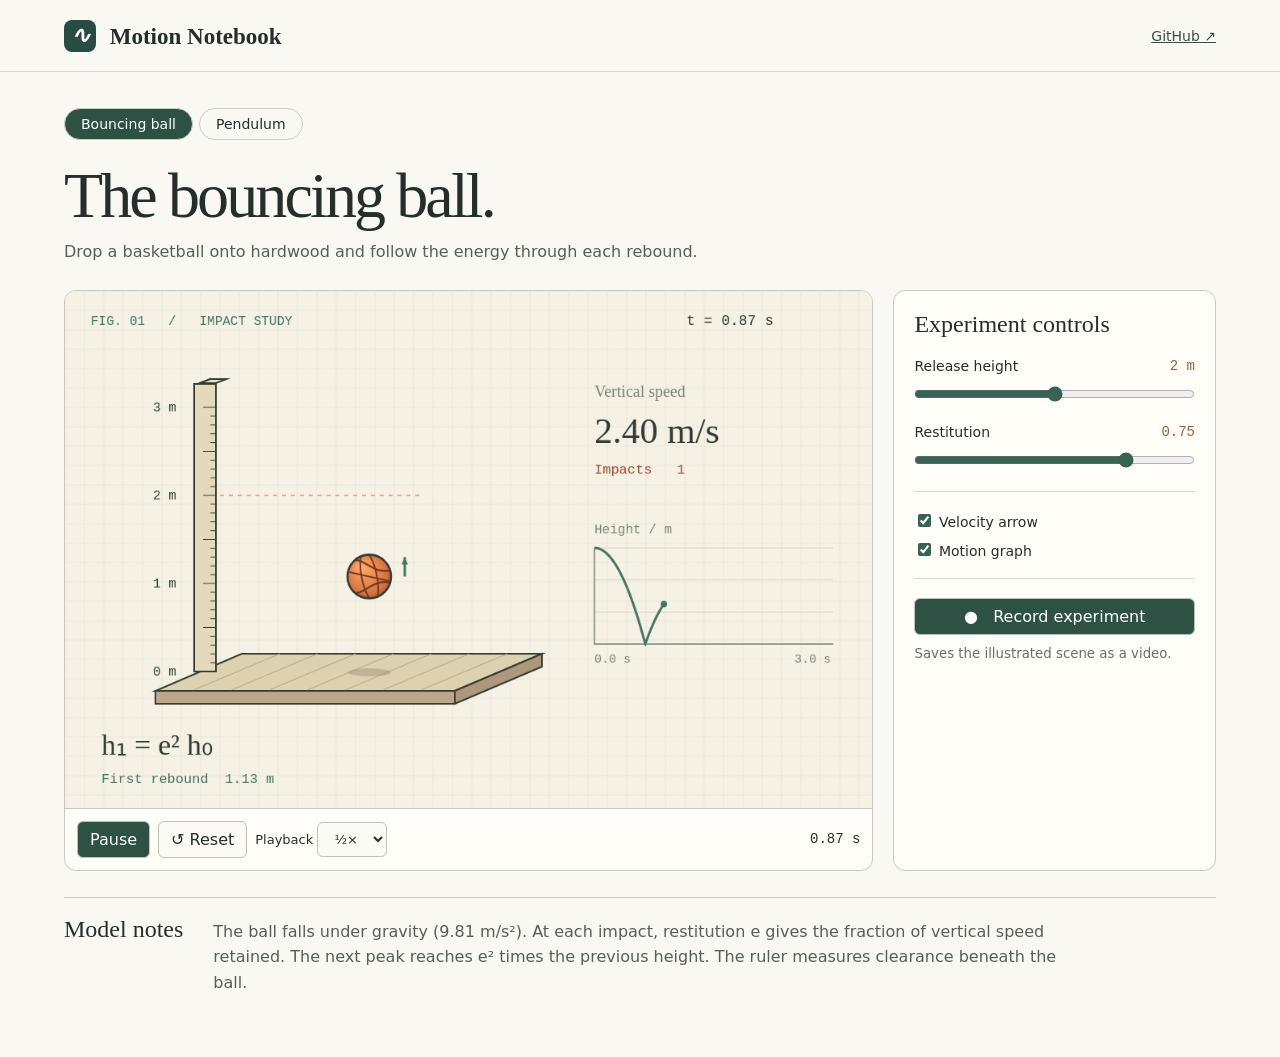
==== index.html @ 511ac366 "Build Motion Notebook with two interactive physics experiments and video recording" ====
<!doctype html><html lang="en"><meta charset="utf-8"><meta name="viewport" content="width=device-width,initial-scale=1"><title>Motion Notebook · Physics studio</title><link rel="stylesheet" href="style.css">
<header><b><i>∿</i> Motion Notebook</b><a href="https://github.com/Yves-cyx/Physics-simulation">GitHub ↗</a></header>
<main><nav aria-label="Experiment"><button class="tab active" data-mode="bounce">Bouncing ball</button><button class="tab" data-mode="pendulum">Pendulum</button></nav>
<h1 id="title">The bouncing ball.</h1><p id="intro">Drop a basketball onto hardwood and follow the energy through each rebound.</p>
<section class="studio"><article><canvas id="field" width="1000" height="640" aria-label="Animated experiment with scale, velocity and live motion graph"></canvas><div class="transport"><button id="play">Pause</button><button id="reset">↺ Reset</button><label>Playback <select id="rate"><option value=".25">¼×</option><option value=".5" selected>½×</option><option value="1">1×</option></select></label><output id="clock">0.00 s</output></div></article>
<aside><h2>Experiment controls</h2><div id="params"></div><hr><label class="check"><input id="vector" type="checkbox" checked> Velocity arrow</label><label class="check"><input id="trace" type="checkbox" checked> Motion graph</label><hr><button id="record">● &nbsp; Record experiment</button><small id="status" role="status">Saves the illustrated scene as a video.</small></aside></section>
<section class="notes"><h2>Model notes</h2><p id="model"></p></section></main><script type="module" src="studio.js"></script></html>
---- style.css ----
*{box-sizing:border-box}body{margin:0;background:#f9f8f3;color:#242e2b;font:16px system-ui,sans-serif}header{height:72px;padding:0 max(5vw,24px);border-bottom:1px solid #d4d6cb;display:flex;align-items:center;justify-content:space-between}header b{font: bold 23px Georgia}header i{display:inline-grid;place-items:center;background:#294c42;color:#fff;width:32px;height:32px;border-radius:8px;margin-right:8px}a{color:#355047;font-size:14px}main{max-width:1380px;margin:auto;padding:36px 5vw}button,select{font:inherit;color:inherit;cursor:pointer}nav{display:flex;gap:6px}.tab{border:1px solid #c7cec4;border-radius:30px;padding:7px 16px;background:transparent;font-size:14px}.active,#play,#record{background:#2e5146;color:white}h1{font:normal clamp(38px,5vw,74px)/1.05 Georgia,serif;letter-spacing:-.045em;margin:22px 0 10px}p{color:#556058;line-height:1.6}#intro{margin:0 0 25px}.studio{display:grid;grid-template-columns:minmax(0,1fr) minmax(245px,28%);gap:20px}article,aside{border:1px solid #c6cbbf;border-radius:12px;overflow:hidden;background:#fffef8}canvas{width:100%;display:block}button,select{background:#fbfaf4;border:1px solid #b9c3b6;border-radius:6px;padding:8px 12px}button:hover{filter:brightness(.94)}.transport{display:flex;align-items:center;gap:8px;border-top:1px solid #c6cbbf;padding:12px;flex-wrap:wrap}.transport label{font-size:13px}.transport output{margin-left:auto;font:14px monospace}aside{padding:20px}h2{font:normal 24px Georgia;margin:0 0 20px}.param{display:block;margin:18px 0}.param span{display:flex;justify-content:space-between;font-size:14px}.param output{font-family:monospace;color:#98603e}.param input{width:100%;margin:12px 0 0}input{accent-color:#356354}hr{border:0;border-top:1px solid #d7dacd;margin:19px 0}.check{display:block;font-size:14px;margin:10px 0}#record{width:100%}small{display:block;color:#647168;margin-top:9px;line-height:1.45}button:disabled{cursor:default;opacity:.6}.notes{display:flex;align-items:baseline;gap:30px;border-top:1px solid #c7cec4;margin:26px 0;padding-top:18px}.notes h2{white-space:nowrap}.notes p{margin:0;max-width:860px}@media(max-width:780px){main{padding:22px 4vw}.studio{grid-template-columns:1fr}header{height:54px}.notes{display:block}.notes h2{margin-bottom:5px}}
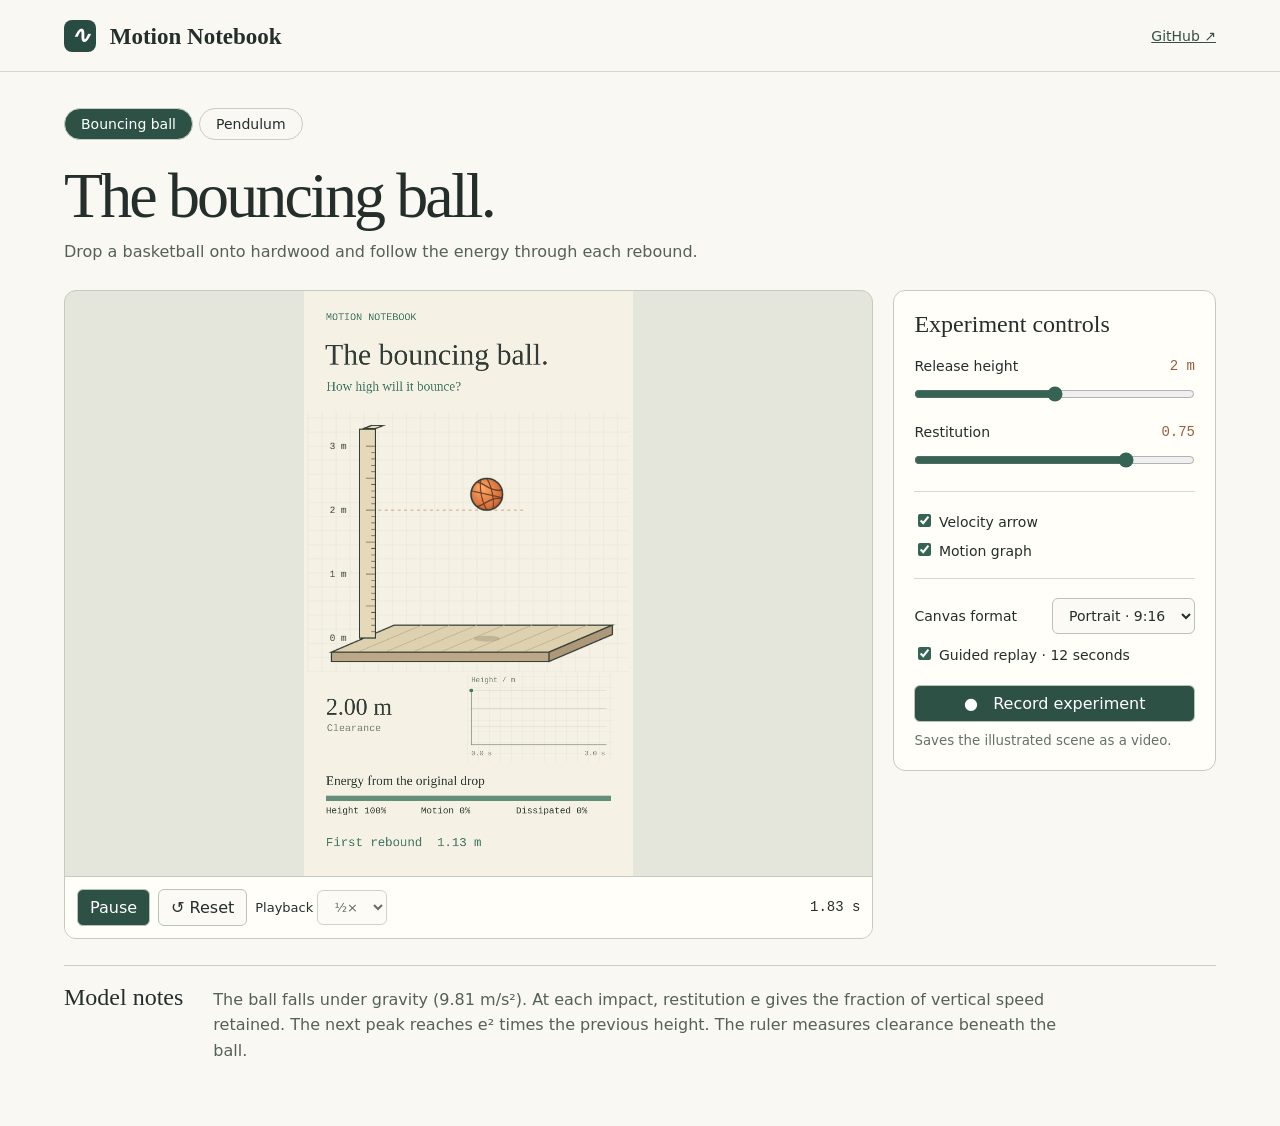
==== commit 72b66a8f: "Add portrait recording, guided bounce replay and energy accounting" ====
--- a/index.html
+++ b/index.html
@@ -3,5 +3,5 @@
 <main><nav aria-label="Experiment"><button class="tab active" data-mode="bounce">Bouncing ball</button><button class="tab" data-mode="pendulum">Pendulum</button></nav>
 <h1 id="title">The bouncing ball.</h1><p id="intro">Drop a basketball onto hardwood and follow the energy through each rebound.</p>
 <section class="studio"><article><canvas id="field" width="1000" height="640" aria-label="Animated experiment with scale, velocity and live motion graph"></canvas><div class="transport"><button id="play">Pause</button><button id="reset">↺ Reset</button><label>Playback <select id="rate"><option value=".25">¼×</option><option value=".5" selected>½×</option><option value="1">1×</option></select></label><output id="clock">0.00 s</output></div></article>
-<aside><h2>Experiment controls</h2><div id="params"></div><hr><label class="check"><input id="vector" type="checkbox" checked> Velocity arrow</label><label class="check"><input id="trace" type="checkbox" checked> Motion graph</label><hr><button id="record">● &nbsp; Record experiment</button><small id="status" role="status">Saves the illustrated scene as a video.</small></aside></section>
+<aside><h2>Experiment controls</h2><div id="params"></div><hr><label class="check"><input id="vector" type="checkbox" checked> Velocity arrow</label><label class="check"><input id="trace" type="checkbox" checked> Motion graph</label><hr><label class="layout">Canvas format <select id="format"><option value="portrait">Portrait · 9:16</option><option value="wide">Landscape</option></select></label><label class="check" id="guideLabel"><input id="guide" type="checkbox" checked> Guided replay · 12 seconds</label><button id="record">● &nbsp; Record experiment</button><small id="status" role="status">Saves the illustrated scene as a video.</small></aside></section>
 <section class="notes"><h2>Model notes</h2><p id="model"></p></section></main><script type="module" src="studio.js"></script></html>
--- a/style.css
+++ b/style.css
@@ -1 +1,2 @@
 *{box-sizing:border-box}body{margin:0;background:#f9f8f3;color:#242e2b;font:16px system-ui,sans-serif}header{height:72px;padding:0 max(5vw,24px);border-bottom:1px solid #d4d6cb;display:flex;align-items:center;justify-content:space-between}header b{font: bold 23px Georgia}header i{display:inline-grid;place-items:center;background:#294c42;color:#fff;width:32px;height:32px;border-radius:8px;margin-right:8px}a{color:#355047;font-size:14px}main{max-width:1380px;margin:auto;padding:36px 5vw}button,select{font:inherit;color:inherit;cursor:pointer}nav{display:flex;gap:6px}.tab{border:1px solid #c7cec4;border-radius:30px;padding:7px 16px;background:transparent;font-size:14px}.active,#play,#record{background:#2e5146;color:white}h1{font:normal clamp(38px,5vw,74px)/1.05 Georgia,serif;letter-spacing:-.045em;margin:22px 0 10px}p{color:#556058;line-height:1.6}#intro{margin:0 0 25px}.studio{display:grid;grid-template-columns:minmax(0,1fr) minmax(245px,28%);gap:20px}article,aside{border:1px solid #c6cbbf;border-radius:12px;overflow:hidden;background:#fffef8}canvas{width:100%;display:block}button,select{background:#fbfaf4;border:1px solid #b9c3b6;border-radius:6px;padding:8px 12px}button:hover{filter:brightness(.94)}.transport{display:flex;align-items:center;gap:8px;border-top:1px solid #c6cbbf;padding:12px;flex-wrap:wrap}.transport label{font-size:13px}.transport output{margin-left:auto;font:14px monospace}aside{padding:20px}h2{font:normal 24px Georgia;margin:0 0 20px}.param{display:block;margin:18px 0}.param span{display:flex;justify-content:space-between;font-size:14px}.param output{font-family:monospace;color:#98603e}.param input{width:100%;margin:12px 0 0}input{accent-color:#356354}hr{border:0;border-top:1px solid #d7dacd;margin:19px 0}.check{display:block;font-size:14px;margin:10px 0}#record{width:100%}small{display:block;color:#647168;margin-top:9px;line-height:1.45}button:disabled{cursor:default;opacity:.6}.notes{display:flex;align-items:baseline;gap:30px;border-top:1px solid #c7cec4;margin:26px 0;padding-top:18px}.notes h2{white-space:nowrap}.notes p{margin:0;max-width:860px}@media(max-width:780px){main{padding:22px 4vw}.studio{grid-template-columns:1fr}header{height:54px}.notes{display:block}.notes h2{margin-bottom:5px}}
+article{align-self:start;background:#e5e6db}canvas.portrait{width:auto;height:min(65vh,720px);max-width:100%;max-height:177.77vw;margin:auto}.transport{background:#fffef8}.layout{display:flex;align-items:center;justify-content:space-between;gap:6px;font-size:14px}.layout select{font-size:14px}.check[hidden]{display:none}#record{margin-top:12px}aside{align-self:start}
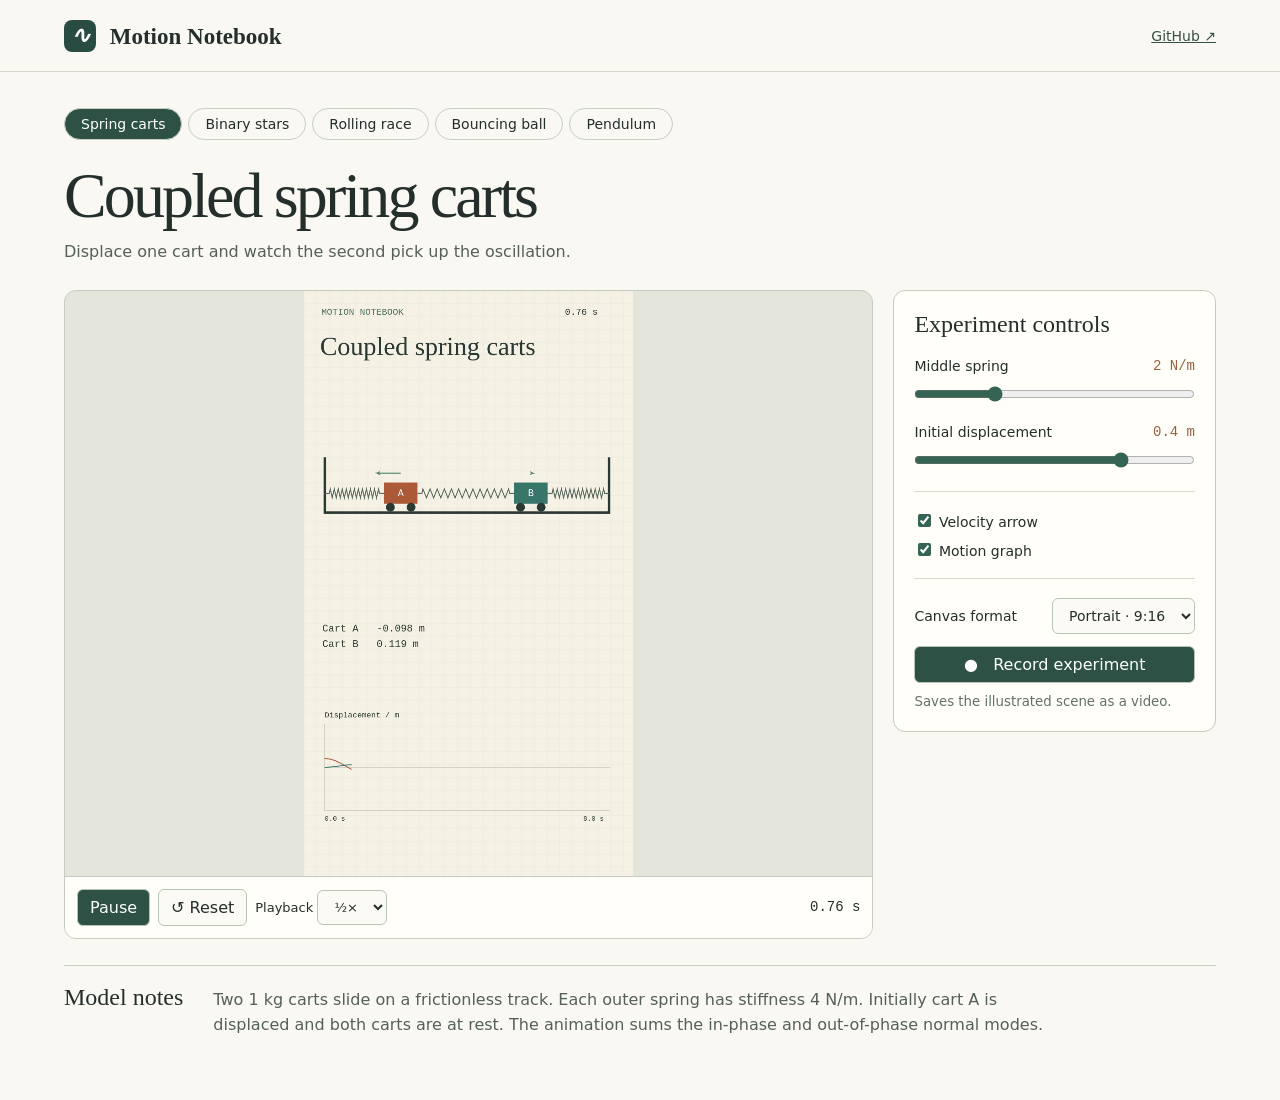
==== commit aa0744e7: "Simulate coupled carts, elliptical binary orbits, and rolling races" ====
--- a/index.html
+++ b/index.html
@@ -1,6 +1,6 @@
 <!doctype html><html lang="en"><meta charset="utf-8"><meta name="viewport" content="width=device-width,initial-scale=1"><title>Motion Notebook · Physics studio</title><link rel="stylesheet" href="style.css">
 <header><b><i>∿</i> Motion Notebook</b><a href="https://github.com/Yves-cyx/Physics-simulation">GitHub ↗</a></header>
-<main><nav aria-label="Experiment"><button class="tab active" data-mode="bounce">Bouncing ball</button><button class="tab" data-mode="pendulum">Pendulum</button></nav>
+<main><nav aria-label="Experiment"><button class="tab" data-mode="carts">Spring carts</button><button class="tab" data-mode="binary">Binary stars</button><button class="tab" data-mode="race">Rolling race</button><button class="tab active" data-mode="bounce">Bouncing ball</button><button class="tab" data-mode="pendulum">Pendulum</button></nav>
 <h1 id="title">The bouncing ball.</h1><p id="intro">Drop a basketball onto hardwood and follow the energy through each rebound.</p>
 <section class="studio"><article><canvas id="field" width="1000" height="640" aria-label="Animated experiment with scale, velocity and live motion graph"></canvas><div class="transport"><button id="play">Pause</button><button id="reset">↺ Reset</button><label>Playback <select id="rate"><option value=".25">¼×</option><option value=".5" selected>½×</option><option value="1">1×</option></select></label><output id="clock">0.00 s</output></div></article>
 <aside><h2>Experiment controls</h2><div id="params"></div><hr><label class="check"><input id="vector" type="checkbox" checked> Velocity arrow</label><label class="check"><input id="trace" type="checkbox" checked> Motion graph</label><hr><label class="layout">Canvas format <select id="format"><option value="portrait">Portrait · 9:16</option><option value="wide">Landscape</option></select></label><label class="check" id="guideLabel"><input id="guide" type="checkbox" checked> Guided replay · 12 seconds</label><button id="record">● &nbsp; Record experiment</button><small id="status" role="status">Saves the illustrated scene as a video.</small></aside></section>
--- a/style.css
+++ b/style.css
@@ -1,2 +1,3 @@
 *{box-sizing:border-box}body{margin:0;background:#f9f8f3;color:#242e2b;font:16px system-ui,sans-serif}header{height:72px;padding:0 max(5vw,24px);border-bottom:1px solid #d4d6cb;display:flex;align-items:center;justify-content:space-between}header b{font: bold 23px Georgia}header i{display:inline-grid;place-items:center;background:#294c42;color:#fff;width:32px;height:32px;border-radius:8px;margin-right:8px}a{color:#355047;font-size:14px}main{max-width:1380px;margin:auto;padding:36px 5vw}button,select{font:inherit;color:inherit;cursor:pointer}nav{display:flex;gap:6px}.tab{border:1px solid #c7cec4;border-radius:30px;padding:7px 16px;background:transparent;font-size:14px}.active,#play,#record{background:#2e5146;color:white}h1{font:normal clamp(38px,5vw,74px)/1.05 Georgia,serif;letter-spacing:-.045em;margin:22px 0 10px}p{color:#556058;line-height:1.6}#intro{margin:0 0 25px}.studio{display:grid;grid-template-columns:minmax(0,1fr) minmax(245px,28%);gap:20px}article,aside{border:1px solid #c6cbbf;border-radius:12px;overflow:hidden;background:#fffef8}canvas{width:100%;display:block}button,select{background:#fbfaf4;border:1px solid #b9c3b6;border-radius:6px;padding:8px 12px}button:hover{filter:brightness(.94)}.transport{display:flex;align-items:center;gap:8px;border-top:1px solid #c6cbbf;padding:12px;flex-wrap:wrap}.transport label{font-size:13px}.transport output{margin-left:auto;font:14px monospace}aside{padding:20px}h2{font:normal 24px Georgia;margin:0 0 20px}.param{display:block;margin:18px 0}.param span{display:flex;justify-content:space-between;font-size:14px}.param output{font-family:monospace;color:#98603e}.param input{width:100%;margin:12px 0 0}input{accent-color:#356354}hr{border:0;border-top:1px solid #d7dacd;margin:19px 0}.check{display:block;font-size:14px;margin:10px 0}#record{width:100%}small{display:block;color:#647168;margin-top:9px;line-height:1.45}button:disabled{cursor:default;opacity:.6}.notes{display:flex;align-items:baseline;gap:30px;border-top:1px solid #c7cec4;margin:26px 0;padding-top:18px}.notes h2{white-space:nowrap}.notes p{margin:0;max-width:860px}@media(max-width:780px){main{padding:22px 4vw}.studio{grid-template-columns:1fr}header{height:54px}.notes{display:block}.notes h2{margin-bottom:5px}}
 article{align-self:start;background:#e5e6db}canvas.portrait{width:auto;height:min(65vh,720px);max-width:100%;max-height:177.77vw;margin:auto}.transport{background:#fffef8}.layout{display:flex;align-items:center;justify-content:space-between;gap:6px;font-size:14px}.layout select{font-size:14px}.check[hidden]{display:none}#record{margin-top:12px}aside{align-self:start}
+nav{flex-wrap:wrap}
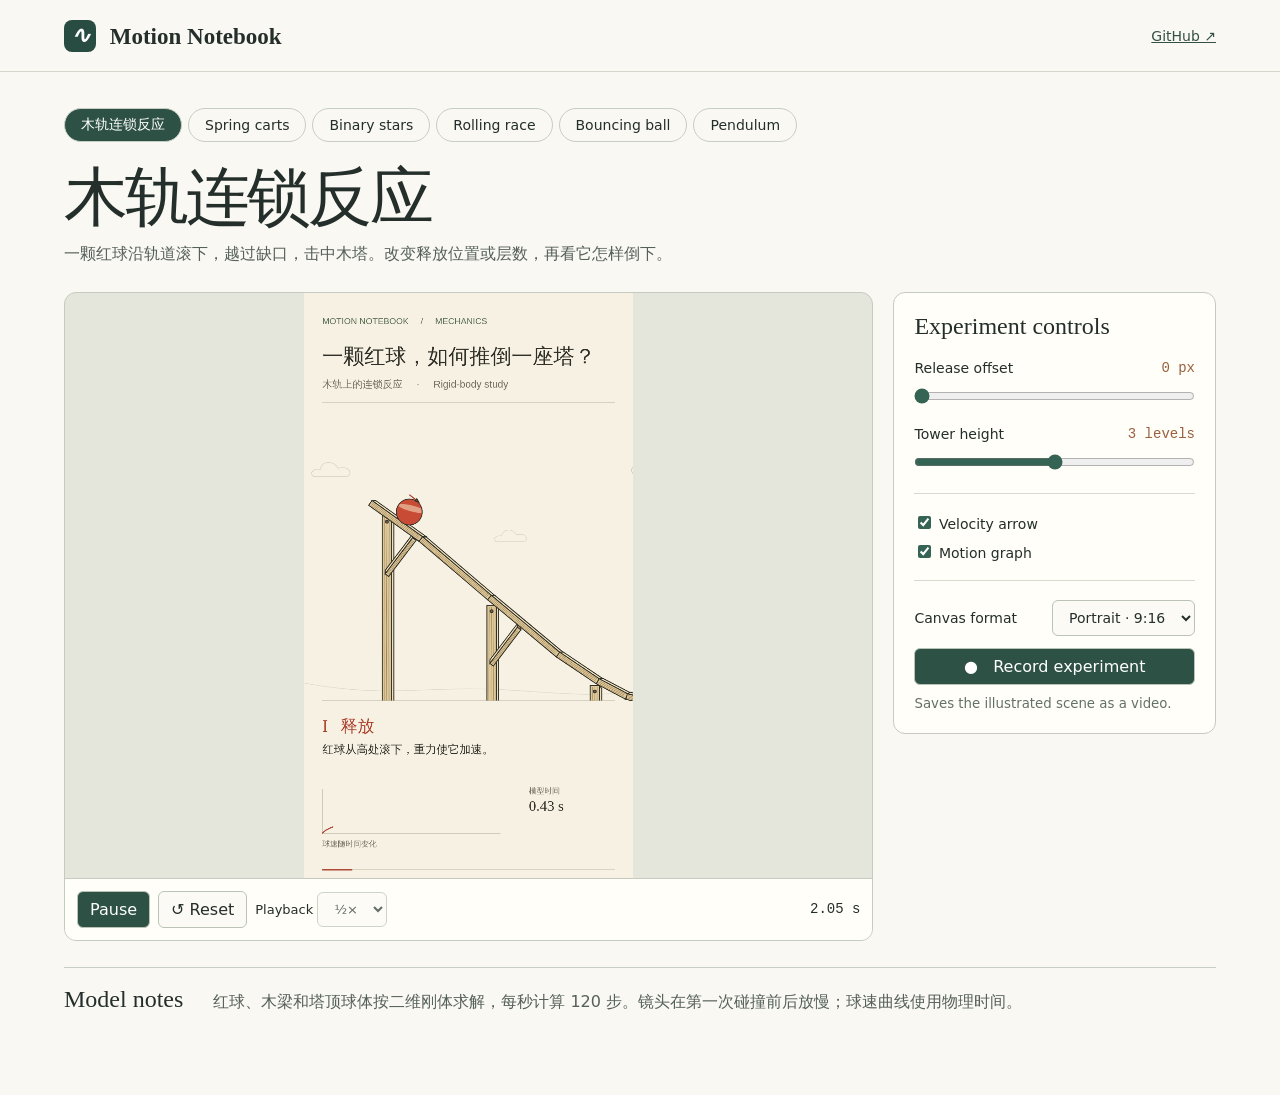
==== commit cbfff9af: "Add illustrated marble cascade film with camera tracking and simulated tower collapse" ====
--- a/index.html
+++ b/index.html
@@ -1,7 +1,7 @@
 <!doctype html><html lang="en"><meta charset="utf-8"><meta name="viewport" content="width=device-width,initial-scale=1"><title>Motion Notebook · Physics studio</title><link rel="stylesheet" href="style.css">
 <header><b><i>∿</i> Motion Notebook</b><a href="https://github.com/Yves-cyx/Physics-simulation">GitHub ↗</a></header>
-<main><nav aria-label="Experiment"><button class="tab" data-mode="carts">Spring carts</button><button class="tab" data-mode="binary">Binary stars</button><button class="tab" data-mode="race">Rolling race</button><button class="tab active" data-mode="bounce">Bouncing ball</button><button class="tab" data-mode="pendulum">Pendulum</button></nav>
+<main><nav aria-label="Experiment"><button class="tab" data-mode="cascade">木轨连锁反应</button><button class="tab" data-mode="carts">Spring carts</button><button class="tab" data-mode="binary">Binary stars</button><button class="tab" data-mode="race">Rolling race</button><button class="tab active" data-mode="bounce">Bouncing ball</button><button class="tab" data-mode="pendulum">Pendulum</button></nav>
 <h1 id="title">The bouncing ball.</h1><p id="intro">Drop a basketball onto hardwood and follow the energy through each rebound.</p>
 <section class="studio"><article><canvas id="field" width="1000" height="640" aria-label="Animated experiment with scale, velocity and live motion graph"></canvas><div class="transport"><button id="play">Pause</button><button id="reset">↺ Reset</button><label>Playback <select id="rate"><option value=".25">¼×</option><option value=".5" selected>½×</option><option value="1">1×</option></select></label><output id="clock">0.00 s</output></div></article>
 <aside><h2>Experiment controls</h2><div id="params"></div><hr><label class="check"><input id="vector" type="checkbox" checked> Velocity arrow</label><label class="check"><input id="trace" type="checkbox" checked> Motion graph</label><hr><label class="layout">Canvas format <select id="format"><option value="portrait">Portrait · 9:16</option><option value="wide">Landscape</option></select></label><label class="check" id="guideLabel"><input id="guide" type="checkbox" checked> Guided replay · 12 seconds</label><button id="record">● &nbsp; Record experiment</button><small id="status" role="status">Saves the illustrated scene as a video.</small></aside></section>
-<section class="notes"><h2>Model notes</h2><p id="model"></p></section></main><script type="module" src="studio.js"></script></html>
+<section class="notes"><h2>Model notes</h2><p id="model"></p></section></main><script src="vendor/matter.min.js"></script><script type="module" src="studio.js"></script></html>
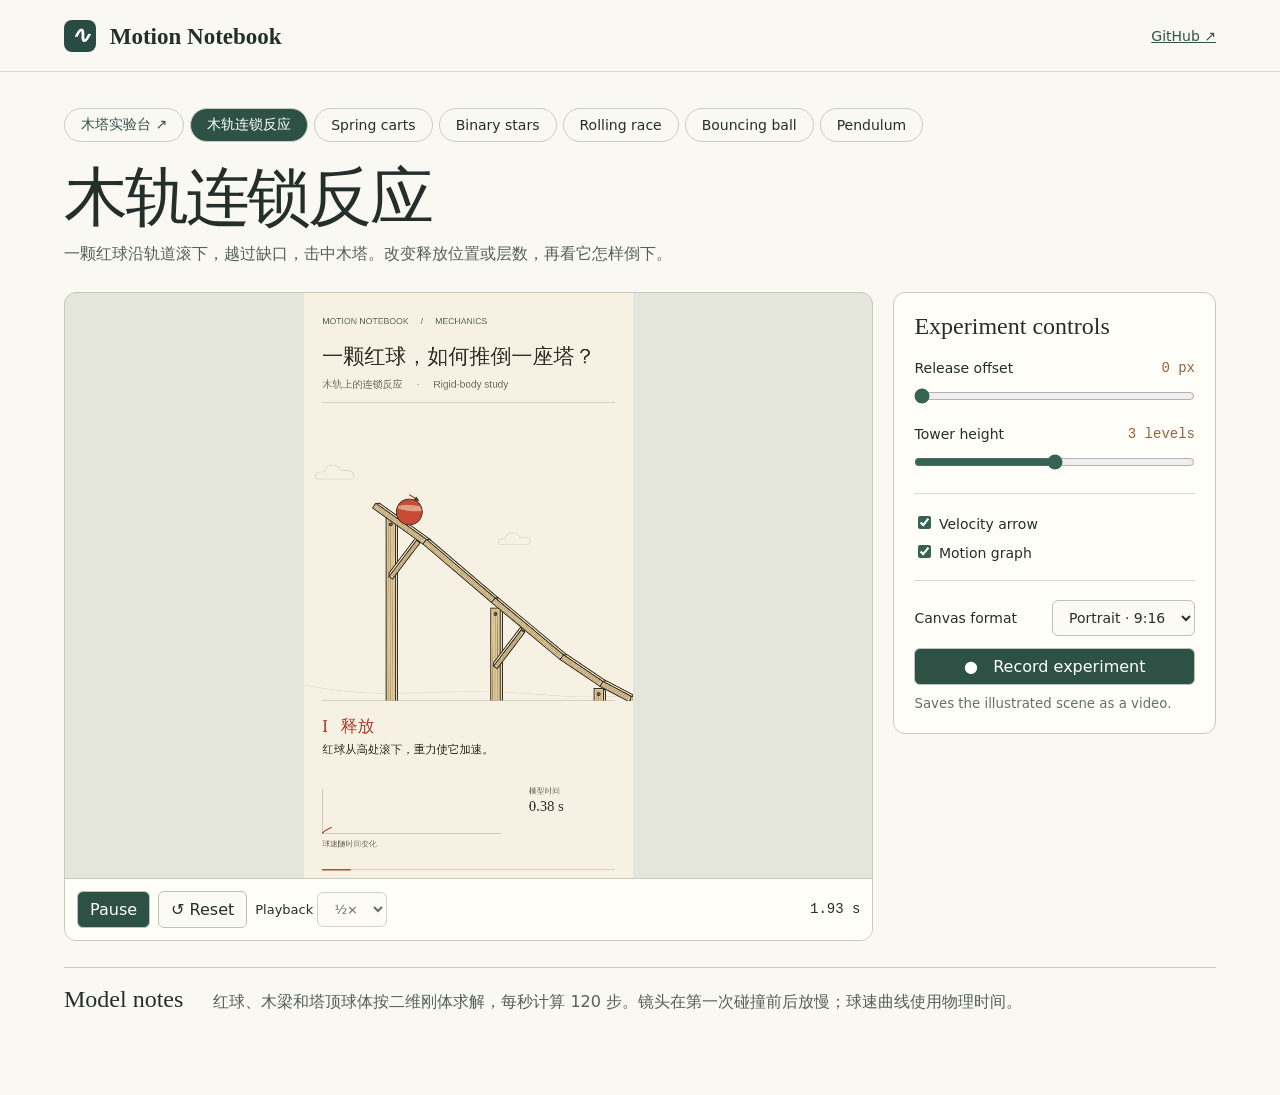
==== commit 4787ecf0: "Add draggable tower workbench with collision-aligned comparison and frame review" ====
--- a/index.html
+++ b/index.html
@@ -1,6 +1,6 @@
 <!doctype html><html lang="en"><meta charset="utf-8"><meta name="viewport" content="width=device-width,initial-scale=1"><title>Motion Notebook · Physics studio</title><link rel="stylesheet" href="style.css">
 <header><b><i>∿</i> Motion Notebook</b><a href="https://github.com/Yves-cyx/Physics-simulation">GitHub ↗</a></header>
-<main><nav aria-label="Experiment"><button class="tab" data-mode="cascade">木轨连锁反应</button><button class="tab" data-mode="carts">Spring carts</button><button class="tab" data-mode="binary">Binary stars</button><button class="tab" data-mode="race">Rolling race</button><button class="tab active" data-mode="bounce">Bouncing ball</button><button class="tab" data-mode="pendulum">Pendulum</button></nav>
+<main><nav aria-label="Experiment"><a class="tab active" style="text-decoration:none" href="./tower.html">木塔实验台 ↗</a><button class="tab" data-mode="cascade">木轨连锁反应</button><button class="tab" data-mode="carts">Spring carts</button><button class="tab" data-mode="binary">Binary stars</button><button class="tab" data-mode="race">Rolling race</button><button class="tab active" data-mode="bounce">Bouncing ball</button><button class="tab" data-mode="pendulum">Pendulum</button></nav>
 <h1 id="title">The bouncing ball.</h1><p id="intro">Drop a basketball onto hardwood and follow the energy through each rebound.</p>
 <section class="studio"><article><canvas id="field" width="1000" height="640" aria-label="Animated experiment with scale, velocity and live motion graph"></canvas><div class="transport"><button id="play">Pause</button><button id="reset">↺ Reset</button><label>Playback <select id="rate"><option value=".25">¼×</option><option value=".5" selected>½×</option><option value="1">1×</option></select></label><output id="clock">0.00 s</output></div></article>
 <aside><h2>Experiment controls</h2><div id="params"></div><hr><label class="check"><input id="vector" type="checkbox" checked> Velocity arrow</label><label class="check"><input id="trace" type="checkbox" checked> Motion graph</label><hr><label class="layout">Canvas format <select id="format"><option value="portrait">Portrait · 9:16</option><option value="wide">Landscape</option></select></label><label class="check" id="guideLabel"><input id="guide" type="checkbox" checked> Guided replay · 12 seconds</label><button id="record">● &nbsp; Record experiment</button><small id="status" role="status">Saves the illustrated scene as a video.</small></aside></section>
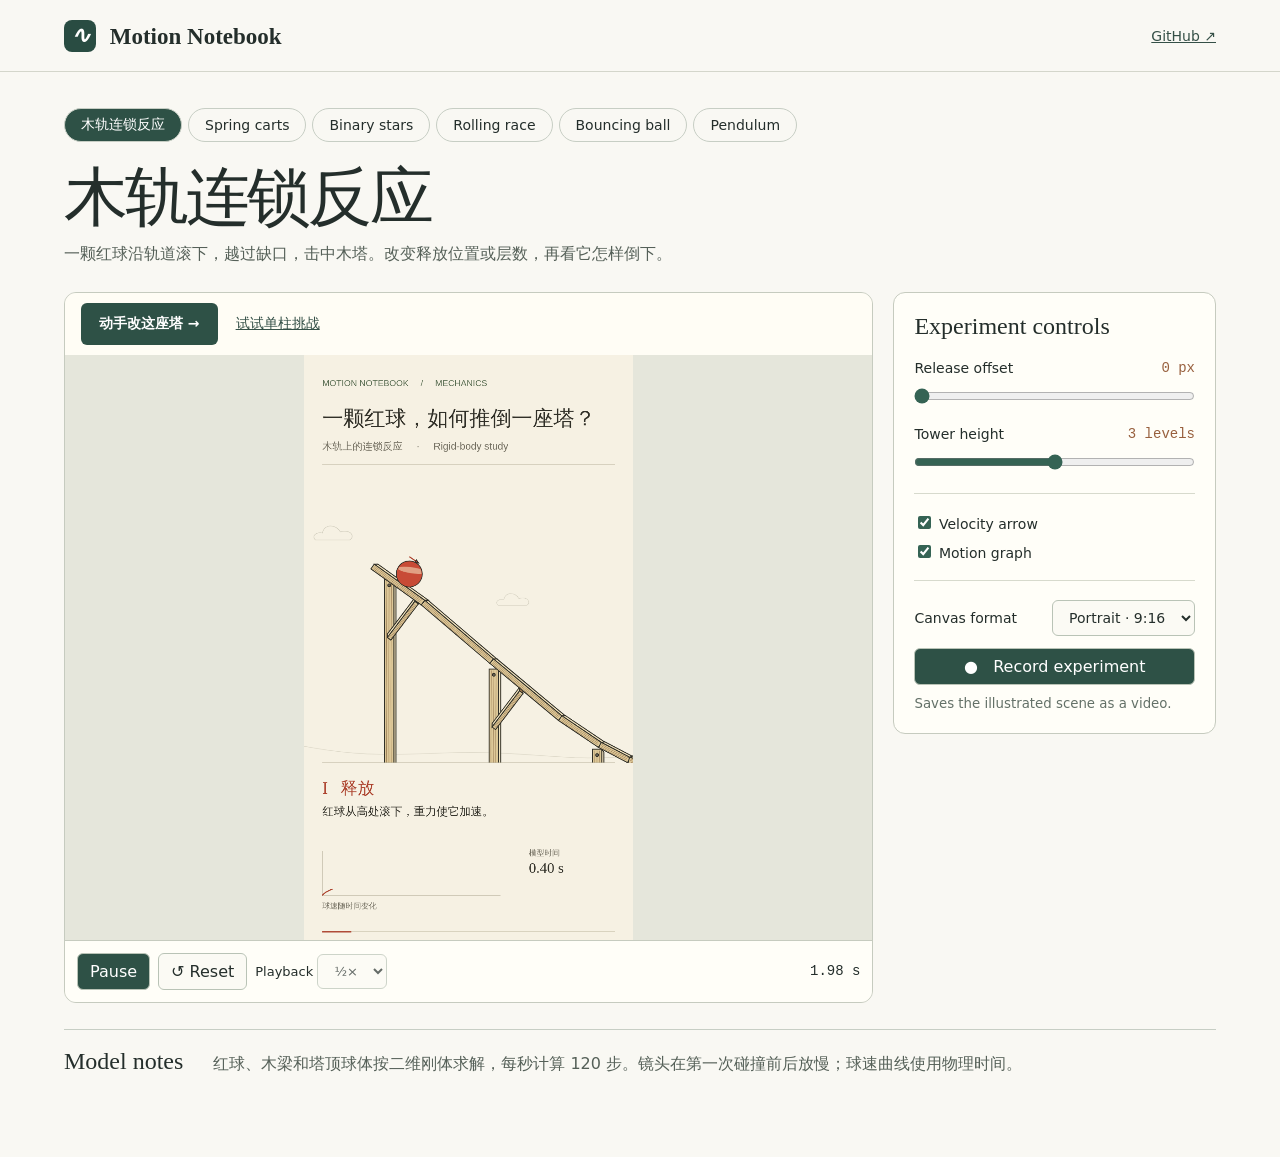
==== commit c5cb3643: "Connect tower film to editing, improve touch selection and explain outcomes" ====
--- a/index.html
+++ b/index.html
@@ -1,7 +1,7 @@
 <!doctype html><html lang="en"><meta charset="utf-8"><meta name="viewport" content="width=device-width,initial-scale=1"><title>Motion Notebook · Physics studio</title><link rel="stylesheet" href="style.css">
 <header><b><i>∿</i> Motion Notebook</b><a href="https://github.com/Yves-cyx/Physics-simulation">GitHub ↗</a></header>
-<main><nav aria-label="Experiment"><a class="tab active" style="text-decoration:none" href="./tower.html">木塔实验台 ↗</a><button class="tab" data-mode="cascade">木轨连锁反应</button><button class="tab" data-mode="carts">Spring carts</button><button class="tab" data-mode="binary">Binary stars</button><button class="tab" data-mode="race">Rolling race</button><button class="tab active" data-mode="bounce">Bouncing ball</button><button class="tab" data-mode="pendulum">Pendulum</button></nav>
+<main><nav aria-label="Experiment"><button class="tab" data-mode="cascade">木轨连锁反应</button><button class="tab" data-mode="carts">Spring carts</button><button class="tab" data-mode="binary">Binary stars</button><button class="tab" data-mode="race">Rolling race</button><button class="tab active" data-mode="bounce">Bouncing ball</button><button class="tab" data-mode="pendulum">Pendulum</button></nav>
 <h1 id="title">The bouncing ball.</h1><p id="intro">Drop a basketball onto hardwood and follow the energy through each rebound.</p>
-<section class="studio"><article><canvas id="field" width="1000" height="640" aria-label="Animated experiment with scale, velocity and live motion graph"></canvas><div class="transport"><button id="play">Pause</button><button id="reset">↺ Reset</button><label>Playback <select id="rate"><option value=".25">¼×</option><option value=".5" selected>½×</option><option value="1">1×</option></select></label><output id="clock">0.00 s</output></div></article>
+<section class="studio"><article><div id="towerEntry"><a id="buildTower" href="./tower.html">动手改这座塔 →</a><a href="./tower.html">试试单柱挑战</a></div><canvas id="field" width="1000" height="640" aria-label="Animated experiment with scale, velocity and live motion graph"></canvas><div class="transport"><button id="play">Pause</button><button id="reset">↺ Reset</button><label>Playback <select id="rate"><option value=".25">¼×</option><option value=".5" selected>½×</option><option value="1">1×</option></select></label><output id="clock">0.00 s</output></div></article>
 <aside><h2>Experiment controls</h2><div id="params"></div><hr><label class="check"><input id="vector" type="checkbox" checked> Velocity arrow</label><label class="check"><input id="trace" type="checkbox" checked> Motion graph</label><hr><label class="layout">Canvas format <select id="format"><option value="portrait">Portrait · 9:16</option><option value="wide">Landscape</option></select></label><label class="check" id="guideLabel"><input id="guide" type="checkbox" checked> Guided replay · 12 seconds</label><button id="record">● &nbsp; Record experiment</button><small id="status" role="status">Saves the illustrated scene as a video.</small></aside></section>
 <section class="notes"><h2>Model notes</h2><p id="model"></p></section></main><script src="vendor/matter.min.js"></script><script type="module" src="studio.js"></script></html>
--- a/style.css
+++ b/style.css
@@ -1,3 +1,5 @@
 *{box-sizing:border-box}body{margin:0;background:#f9f8f3;color:#242e2b;font:16px system-ui,sans-serif}header{height:72px;padding:0 max(5vw,24px);border-bottom:1px solid #d4d6cb;display:flex;align-items:center;justify-content:space-between}header b{font: bold 23px Georgia}header i{display:inline-grid;place-items:center;background:#294c42;color:#fff;width:32px;height:32px;border-radius:8px;margin-right:8px}a{color:#355047;font-size:14px}main{max-width:1380px;margin:auto;padding:36px 5vw}button,select{font:inherit;color:inherit;cursor:pointer}nav{display:flex;gap:6px}.tab{border:1px solid #c7cec4;border-radius:30px;padding:7px 16px;background:transparent;font-size:14px}.active,#play,#record{background:#2e5146;color:white}h1{font:normal clamp(38px,5vw,74px)/1.05 Georgia,serif;letter-spacing:-.045em;margin:22px 0 10px}p{color:#556058;line-height:1.6}#intro{margin:0 0 25px}.studio{display:grid;grid-template-columns:minmax(0,1fr) minmax(245px,28%);gap:20px}article,aside{border:1px solid #c6cbbf;border-radius:12px;overflow:hidden;background:#fffef8}canvas{width:100%;display:block}button,select{background:#fbfaf4;border:1px solid #b9c3b6;border-radius:6px;padding:8px 12px}button:hover{filter:brightness(.94)}.transport{display:flex;align-items:center;gap:8px;border-top:1px solid #c6cbbf;padding:12px;flex-wrap:wrap}.transport label{font-size:13px}.transport output{margin-left:auto;font:14px monospace}aside{padding:20px}h2{font:normal 24px Georgia;margin:0 0 20px}.param{display:block;margin:18px 0}.param span{display:flex;justify-content:space-between;font-size:14px}.param output{font-family:monospace;color:#98603e}.param input{width:100%;margin:12px 0 0}input{accent-color:#356354}hr{border:0;border-top:1px solid #d7dacd;margin:19px 0}.check{display:block;font-size:14px;margin:10px 0}#record{width:100%}small{display:block;color:#647168;margin-top:9px;line-height:1.45}button:disabled{cursor:default;opacity:.6}.notes{display:flex;align-items:baseline;gap:30px;border-top:1px solid #c7cec4;margin:26px 0;padding-top:18px}.notes h2{white-space:nowrap}.notes p{margin:0;max-width:860px}@media(max-width:780px){main{padding:22px 4vw}.studio{grid-template-columns:1fr}header{height:54px}.notes{display:block}.notes h2{margin-bottom:5px}}
 article{align-self:start;background:#e5e6db}canvas.portrait{width:auto;height:min(65vh,720px);max-width:100%;max-height:177.77vw;margin:auto}.transport{background:#fffef8}.layout{display:flex;align-items:center;justify-content:space-between;gap:6px;font-size:14px}.layout select{font-size:14px}.check[hidden]{display:none}#record{margin-top:12px}aside{align-self:start}
 nav{flex-wrap:wrap}
+
+#towerEntry{background:#fffdf5;padding:10px 16px;display:flex;align-items:center;gap:18px;flex-wrap:wrap}#towerEntry[hidden]{display:none}#buildTower{display:inline-block;border-radius:6px;background:#2e5146;color:white;text-decoration:none;padding:12px 18px;font-weight:600}
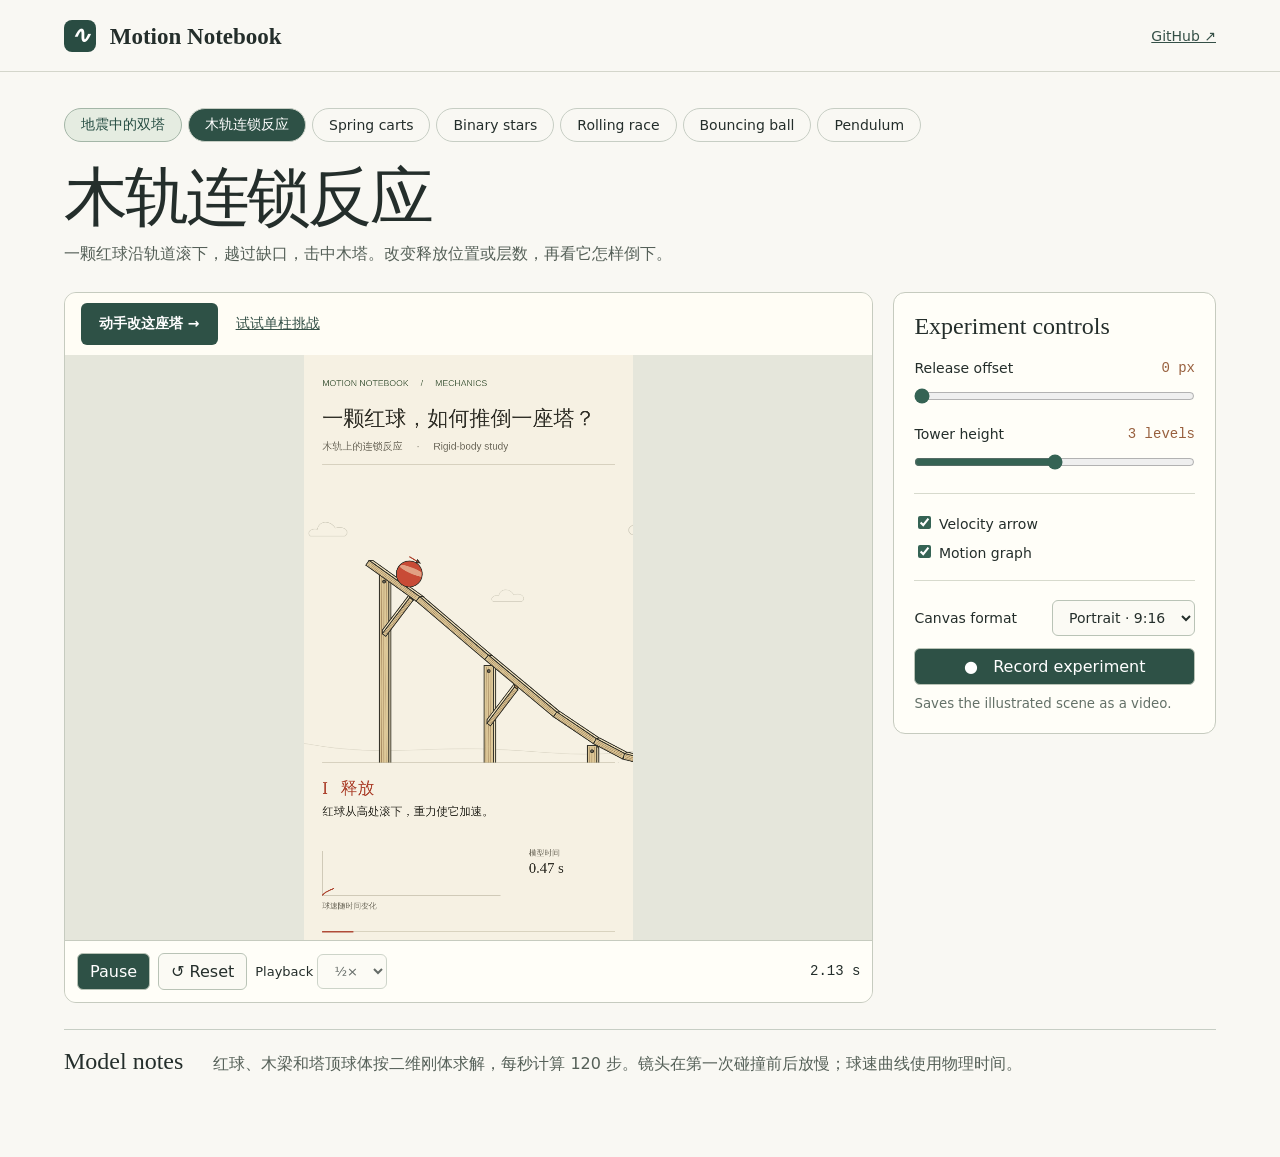
==== commit ddf3218d: "Add cinematic 18-story earthquake and nonlinear base-isolation laboratory" ====
--- a/index.html
+++ b/index.html
@@ -1,6 +1,6 @@
 <!doctype html><html lang="en"><meta charset="utf-8"><meta name="viewport" content="width=device-width,initial-scale=1"><title>Motion Notebook · Physics studio</title><link rel="stylesheet" href="style.css">
 <header><b><i>∿</i> Motion Notebook</b><a href="https://github.com/Yves-cyx/Physics-simulation">GitHub ↗</a></header>
-<main><nav aria-label="Experiment"><button class="tab" data-mode="cascade">木轨连锁反应</button><button class="tab" data-mode="carts">Spring carts</button><button class="tab" data-mode="binary">Binary stars</button><button class="tab" data-mode="race">Rolling race</button><button class="tab active" data-mode="bounce">Bouncing ball</button><button class="tab" data-mode="pendulum">Pendulum</button></nav>
+<main><nav aria-label="Experiment"><a class="seismic-entry" href="./seismic.html" lang="zh-CN">地震中的双塔</a><button class="tab" data-mode="cascade">木轨连锁反应</button><button class="tab" data-mode="carts">Spring carts</button><button class="tab" data-mode="binary">Binary stars</button><button class="tab" data-mode="race">Rolling race</button><button class="tab active" data-mode="bounce">Bouncing ball</button><button class="tab" data-mode="pendulum">Pendulum</button></nav>
 <h1 id="title">The bouncing ball.</h1><p id="intro">Drop a basketball onto hardwood and follow the energy through each rebound.</p>
 <section class="studio"><article><div id="towerEntry"><a id="buildTower" href="./tower.html">动手改这座塔 →</a><a href="./tower.html">试试单柱挑战</a></div><canvas id="field" width="1000" height="640" aria-label="Animated experiment with scale, velocity and live motion graph"></canvas><div class="transport"><button id="play">Pause</button><button id="reset">↺ Reset</button><label>Playback <select id="rate"><option value=".25">¼×</option><option value=".5" selected>½×</option><option value="1">1×</option></select></label><output id="clock">0.00 s</output></div></article>
 <aside><h2>Experiment controls</h2><div id="params"></div><hr><label class="check"><input id="vector" type="checkbox" checked> Velocity arrow</label><label class="check"><input id="trace" type="checkbox" checked> Motion graph</label><hr><label class="layout">Canvas format <select id="format"><option value="portrait">Portrait · 9:16</option><option value="wide">Landscape</option></select></label><label class="check" id="guideLabel"><input id="guide" type="checkbox" checked> Guided replay · 12 seconds</label><button id="record">● &nbsp; Record experiment</button><small id="status" role="status">Saves the illustrated scene as a video.</small></aside></section>
--- a/style.css
+++ b/style.css
@@ -3,3 +3,5 @@
 nav{flex-wrap:wrap}
 
 #towerEntry{background:#fffdf5;padding:10px 16px;display:flex;align-items:center;gap:18px;flex-wrap:wrap}#towerEntry[hidden]{display:none}#buildTower{display:inline-block;border-radius:6px;background:#2e5146;color:white;text-decoration:none;padding:12px 18px;font-weight:600}
+
+.seismic-entry{font-size:14px;padding:7px 16px;border:1px solid #a4b6a7;border-radius:30px;display:inline-flex;align-items:center;text-decoration:none;background:#e5ece1;color:#254c42;white-space:nowrap}
